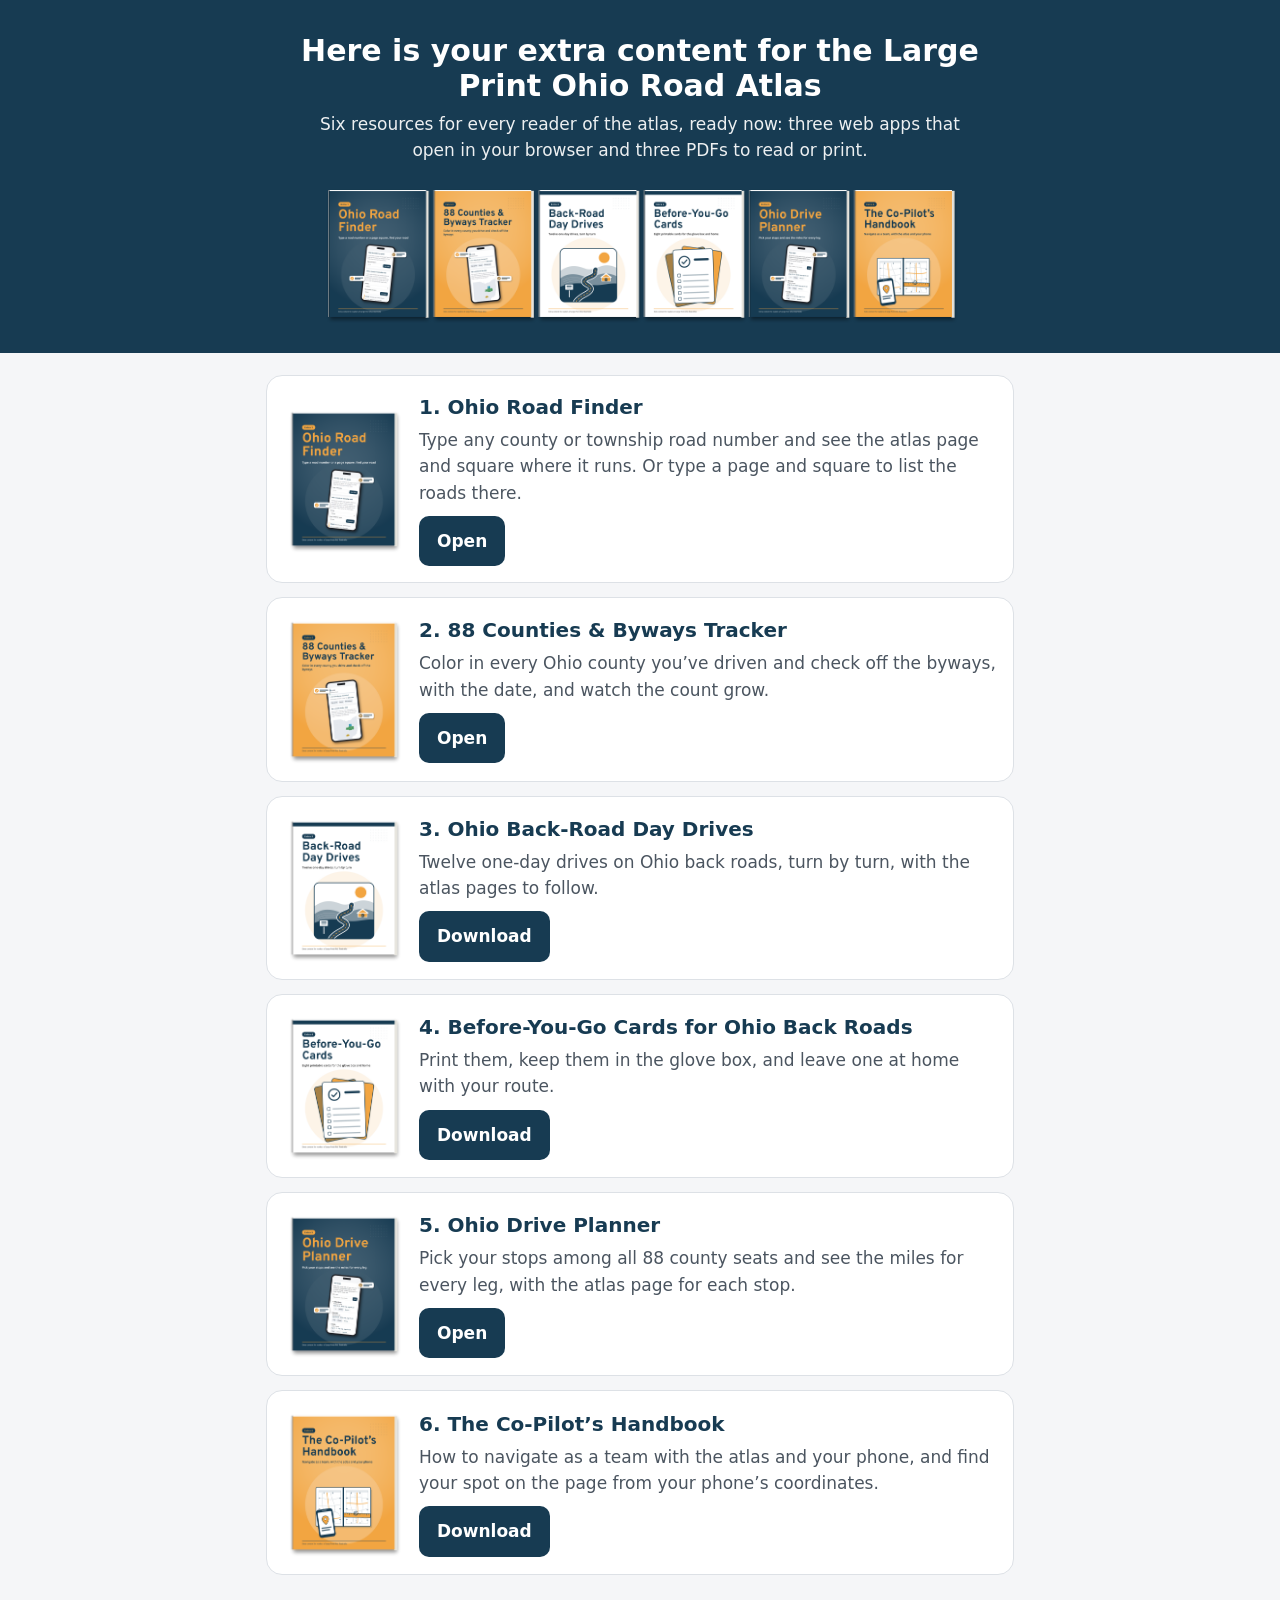
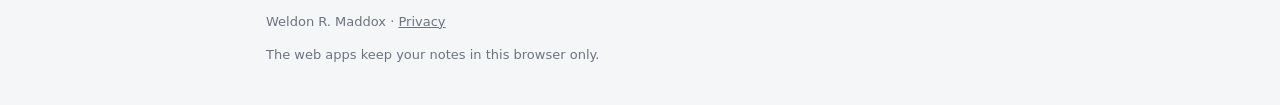
==== index.html @ 05d67765 "Extra content for readers of the Large Print Ohio Road Atlas Co-Authored-By: Claude Opus 5.5 <norepl" ====
<!doctype html><html lang="en"><head><meta charset="utf-8"><meta name="viewport" content="width=device-width, initial-scale=1"><meta name="robots" content="noindex"><title>Extra Content · Large Print Ohio Road Atlas</title><style>
:root { --acc: #173B52; --sec: #F2A541; }
* { box-sizing: border-box; }
body { margin: 0; font: 17px/1.55 system-ui, -apple-system, "Segoe UI", Roboto, Arial, sans-serif; color: #1b1f24; background: #f5f6f8; }
header { background: var(--acc); color: #fff; padding: 34px 18px 28px; text-align: center; }
header h1 { margin: 0 auto 8px; max-width: 760px; font-size: 30px; line-height: 1.15; }
header p { margin: 0 auto; max-width: 640px; opacity: .92; }
.mock { display: block; max-width: 640px; width: 100%; margin: 18px auto 0; }
main { max-width: 780px; margin: 0 auto; padding: 22px 16px 10px; }
.bonus { display: grid; grid-template-columns: 120px 1fr; gap: 16px; align-items: center; background: #fff; border: 1px solid #dde1e6;
  border-radius: 16px; padding: 16px; margin-bottom: 14px; }
.bonus img { width: 120px; height: auto; }
.bonus h2 { margin: 0 0 4px; font-size: 20px; color: var(--acc); }
.bonus p { margin: 0 0 10px; color: #4b5560; }
.btn { display: inline-block; background: var(--acc); color: #fff; text-decoration: none; padding: 12px 18px; border-radius: 10px;
  font-weight: 700; }
.btn:focus-visible { outline: 3px solid var(--sec); outline-offset: 2px; }
.nota { font-size: 14px; color: #5f6873; }
.lista { background: #fff; border: 1px dashed #c7cdd4; border-radius: 16px; padding: 18px; margin-top: 26px; }
.lista h3 { margin: 0 0 6px; }
footer { max-width: 780px; margin: 10px auto 40px; padding: 0 16px; font-size: 13px; color: #6b7480; }
footer a { color: inherit; }
@media (max-width: 560px) { header h1 { font-size: 25px; } .bonus { grid-template-columns: 1fr; text-align: center; }
  .bonus img { margin: 0 auto; } }
</style></head><body><header><h1>Here is your extra content for the Large Print Ohio Road Atlas</h1><p>Six resources for every reader of the atlas, ready now: three web apps that open in your browser and three PDFs to read or print.</p><img class="mock" src="mockup/bonus-tutti.png" alt=""></header><main><div class="bonus"><img src="mockup/bonus-1-3d.png" alt=""><div><h2>1. Ohio Road Finder</h2><p>Type any county or township road number and see the atlas page and square where it runs. Or type a page and square to list the roads there.</p><a class="btn" href="bonus/13-bonus-1-ohio-road-finder.html">Open</a></div></div><div class="bonus"><img src="mockup/bonus-2-3d.png" alt=""><div><h2>2. 88 Counties &amp; Byways Tracker</h2><p>Color in every Ohio county you’ve driven and check off the byways, with the date, and watch the count grow.</p><a class="btn" href="bonus/13-bonus-2-88-counties-byways-tracker.html">Open</a></div></div><div class="bonus"><img src="mockup/bonus-3-3d.png" alt=""><div><h2>3. Ohio Back-Road Day Drives</h2><p>Twelve one-day drives on Ohio back roads, turn by turn, with the atlas pages to follow.</p><a class="btn" href="bonus/13-bonus-3-ohio-back-road-day-drives.pdf" download>Download</a></div></div><div class="bonus"><img src="mockup/bonus-4-3d.png" alt=""><div><h2>4. Before-You-Go Cards for Ohio Back Roads</h2><p>Print them, keep them in the glove box, and leave one at home with your route.</p><a class="btn" href="bonus/13-bonus-4-before-you-go-cards.pdf" download>Download</a></div></div><div class="bonus"><img src="mockup/bonus-5-3d.png" alt=""><div><h2>5. Ohio Drive Planner</h2><p>Pick your stops among all 88 county seats and see the miles for every leg, with the atlas page for each stop.</p><a class="btn" href="bonus/13-bonus-5-ohio-drive-planner.html">Open</a></div></div><div class="bonus"><img src="mockup/bonus-6-3d.png" alt=""><div><h2>6. The Co-Pilot’s Handbook</h2><p>How to navigate as a team with the atlas and your phone, and find your spot on the page from your phone’s coordinates.</p><a class="btn" href="bonus/13-bonus-6-the-co-pilots-handbook.pdf" download>Download</a></div></div></main><footer><p>Weldon R. Maddox · <a href="privacy.html">Privacy</a></p><p>The web apps keep your notes in this browser only.</p></footer></body></html>
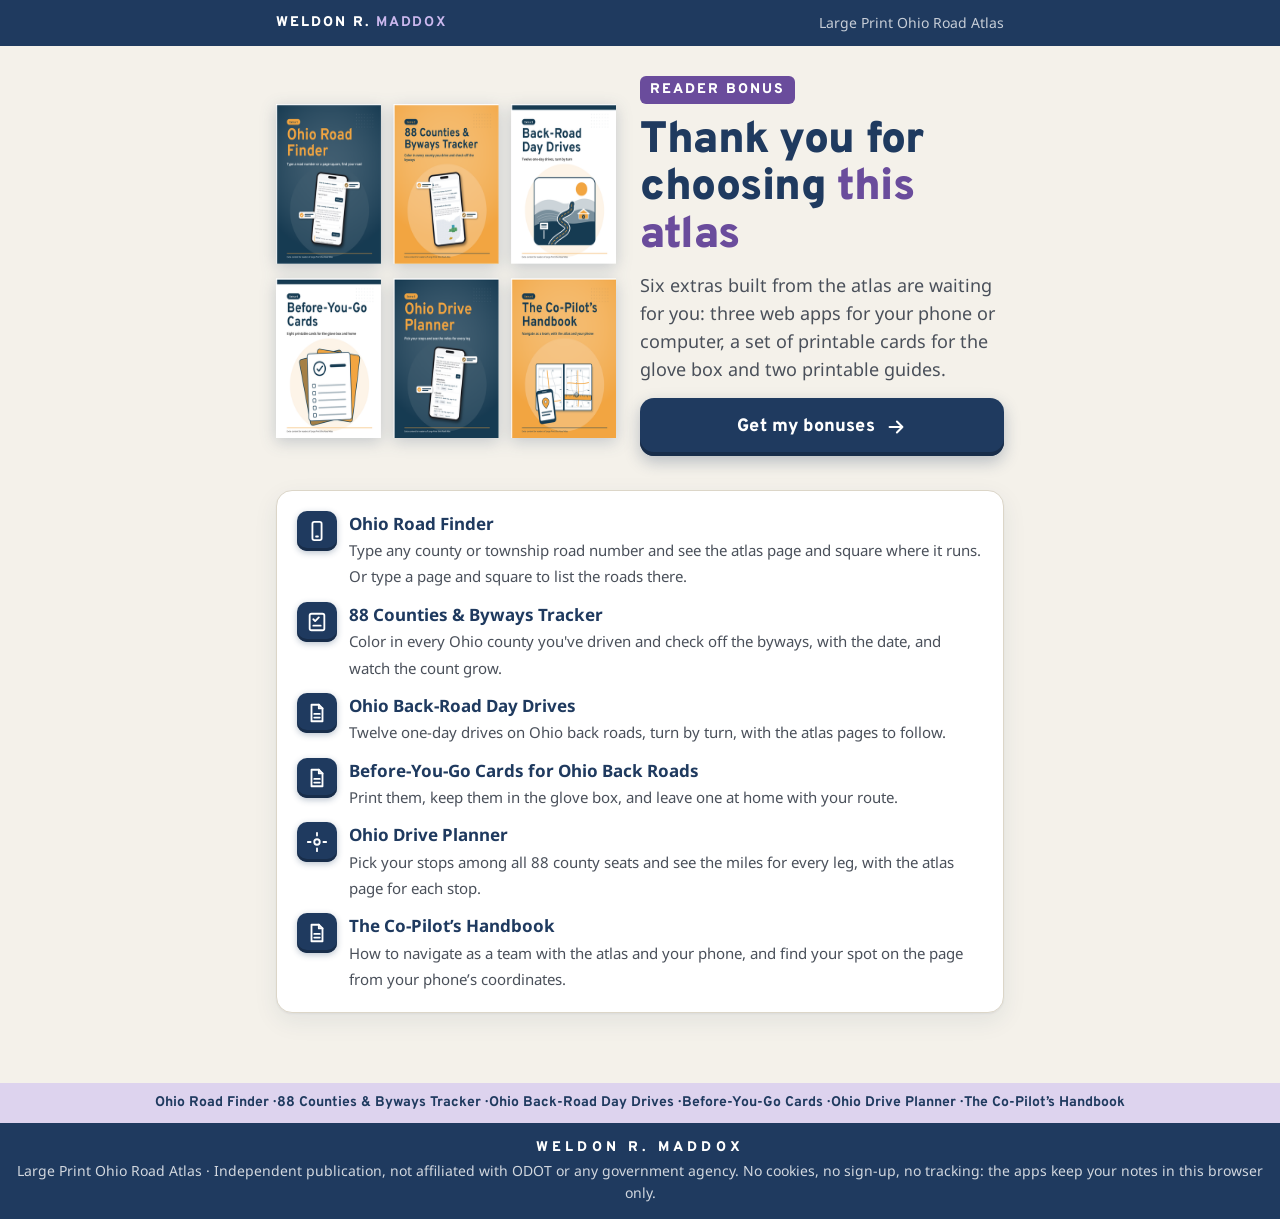
==== commit a59bb729: "Bonus site like the Texas one: thank-you page, review page, bonus page Co-Authored-By: Claude Opus 5" ====
--- a/index.html
+++ b/index.html
@@ -1,25 +1,30 @@
-<!doctype html><html lang="en"><head><meta charset="utf-8"><meta name="viewport" content="width=device-width, initial-scale=1"><meta name="robots" content="noindex"><title>Extra Content · Large Print Ohio Road Atlas</title><style>
-:root { --acc: #173B52; --sec: #F2A541; }
-* { box-sizing: border-box; }
-body { margin: 0; font: 17px/1.55 system-ui, -apple-system, "Segoe UI", Roboto, Arial, sans-serif; color: #1b1f24; background: #f5f6f8; }
-header { background: var(--acc); color: #fff; padding: 34px 18px 28px; text-align: center; }
-header h1 { margin: 0 auto 8px; max-width: 760px; font-size: 30px; line-height: 1.15; }
-header p { margin: 0 auto; max-width: 640px; opacity: .92; }
-.mock { display: block; max-width: 640px; width: 100%; margin: 18px auto 0; }
-main { max-width: 780px; margin: 0 auto; padding: 22px 16px 10px; }
-.bonus { display: grid; grid-template-columns: 120px 1fr; gap: 16px; align-items: center; background: #fff; border: 1px solid #dde1e6;
-  border-radius: 16px; padding: 16px; margin-bottom: 14px; }
-.bonus img { width: 120px; height: auto; }
-.bonus h2 { margin: 0 0 4px; font-size: 20px; color: var(--acc); }
-.bonus p { margin: 0 0 10px; color: #4b5560; }
-.btn { display: inline-block; background: var(--acc); color: #fff; text-decoration: none; padding: 12px 18px; border-radius: 10px;
-  font-weight: 700; }
-.btn:focus-visible { outline: 3px solid var(--sec); outline-offset: 2px; }
-.nota { font-size: 14px; color: #5f6873; }
-.lista { background: #fff; border: 1px dashed #c7cdd4; border-radius: 16px; padding: 18px; margin-top: 26px; }
-.lista h3 { margin: 0 0 6px; }
-footer { max-width: 780px; margin: 10px auto 40px; padding: 0 16px; font-size: 13px; color: #6b7480; }
-footer a { color: inherit; }
-@media (max-width: 560px) { header h1 { font-size: 25px; } .bonus { grid-template-columns: 1fr; text-align: center; }
-  .bonus img { margin: 0 auto; } }
-</style></head><body><header><h1>Here is your extra content for the Large Print Ohio Road Atlas</h1><p>Six resources for every reader of the atlas, ready now: three web apps that open in your browser and three PDFs to read or print.</p><img class="mock" src="mockup/bonus-tutti.png" alt=""></header><main><div class="bonus"><img src="mockup/bonus-1-3d.png" alt=""><div><h2>1. Ohio Road Finder</h2><p>Type any county or township road number and see the atlas page and square where it runs. Or type a page and square to list the roads there.</p><a class="btn" href="bonus/13-bonus-1-ohio-road-finder.html">Open</a></div></div><div class="bonus"><img src="mockup/bonus-2-3d.png" alt=""><div><h2>2. 88 Counties &amp; Byways Tracker</h2><p>Color in every Ohio county you’ve driven and check off the byways, with the date, and watch the count grow.</p><a class="btn" href="bonus/13-bonus-2-88-counties-byways-tracker.html">Open</a></div></div><div class="bonus"><img src="mockup/bonus-3-3d.png" alt=""><div><h2>3. Ohio Back-Road Day Drives</h2><p>Twelve one-day drives on Ohio back roads, turn by turn, with the atlas pages to follow.</p><a class="btn" href="bonus/13-bonus-3-ohio-back-road-day-drives.pdf" download>Download</a></div></div><div class="bonus"><img src="mockup/bonus-4-3d.png" alt=""><div><h2>4. Before-You-Go Cards for Ohio Back Roads</h2><p>Print them, keep them in the glove box, and leave one at home with your route.</p><a class="btn" href="bonus/13-bonus-4-before-you-go-cards.pdf" download>Download</a></div></div><div class="bonus"><img src="mockup/bonus-5-3d.png" alt=""><div><h2>5. Ohio Drive Planner</h2><p>Pick your stops among all 88 county seats and see the miles for every leg, with the atlas page for each stop.</p><a class="btn" href="bonus/13-bonus-5-ohio-drive-planner.html">Open</a></div></div><div class="bonus"><img src="mockup/bonus-6-3d.png" alt=""><div><h2>6. The Co-Pilot’s Handbook</h2><p>How to navigate as a team with the atlas and your phone, and find your spot on the page from your phone’s coordinates.</p><a class="btn" href="bonus/13-bonus-6-the-co-pilots-handbook.pdf" download>Download</a></div></div></main><footer><p>Weldon R. Maddox · <a href="privacy.html">Privacy</a></p><p>The web apps keep your notes in this browser only.</p></footer></body></html>+<!doctype html><html lang="en"><head><meta charset="utf-8"><meta name="viewport" content="width=device-width,initial-scale=1">
+<title>Large Print Ohio Road Atlas · Bonus materials</title><meta name="description" content="Bonus materials for the book Large Print Ohio Road Atlas by Weldon R. Maddox.">
+<meta property="og:title" content="Large Print Ohio Road Atlas: bonus materials"><meta property="og:url" content="https://weldonmaddox.github.io/ohio/"><meta property="og:image" content="https://weldonmaddox.github.io/ohio/img/bonus-extras.png">
+<link rel="icon" href="data:image/svg+xml,%3Csvg xmlns='http://www.w3.org/2000/svg' viewBox='0 0 32 32'%3E%3Cpath d='M16 2l12 7v14l-12 7-12-7V9z' fill='%236A4C9C'/%3E%3C/svg%3E">
+<link rel="stylesheet" href="style.css"></head><body>
+<div class="topbar"><div class="in"><span class="brand">Weldon R. <b>Maddox</b></span><span class="book">Large Print Ohio Road Atlas</span></div></div>
+<main>
+<section class="hero">
+<img class="cover stack" src="img/bonus-extras.png" width="400" height="334" alt="The six bonus extras for readers of the atlas">
+<div>
+<span class="kick">Reader bonus</span>
+<h1>Thank you for choosing <em>this atlas</em></h1>
+<p class="lead">Six extras built from the atlas are waiting for you: three web apps for your phone or computer, a set of printable cards for the glove box and two printable guides.</p>
+<a class="btn" href="review.html">Get my bonuses <svg viewBox="0 0 24 24"><path d="M5 12h14M13 6l6 6-6 6"/></svg></a>
+</div>
+</section>
+<div class="panel">
+<ul class="list">
+<li><span class="ico"><svg viewBox="0 0 24 24"><rect x="7" y="2" width="10" height="20" rx="2"/><path d="M11 18h2"/></svg></span><div><b>Ohio Road Finder</b><span>Type any county or township road number and see the atlas page and square where it runs. Or type a page and square to list the roads there.</span></div></li>
+<li><span class="ico"><svg viewBox="0 0 24 24"><rect x="4" y="3" width="16" height="18" rx="2"/><path d="M8 9l2 2 4-4M8 16h8"/></svg></span><div><b>88 Counties &amp; Byways Tracker</b><span>Color in every Ohio county you&#x27;ve driven and check off the byways, with the date, and watch the count grow.</span></div></li>
+<li><span class="ico"><svg viewBox="0 0 24 24"><path d="M14 3H6v18h12V7z"/><path d="M14 3v4h4M9 13h6M9 17h6"/></svg></span><div><b>Ohio Back-Road Day Drives</b><span>Twelve one-day drives on Ohio back roads, turn by turn, with the atlas pages to follow.</span></div></li>
+<li><span class="ico"><svg viewBox="0 0 24 24"><path d="M14 3H6v18h12V7z"/><path d="M14 3v4h4M9 13h6M9 17h6"/></svg></span><div><b>Before-You-Go Cards for Ohio Back Roads</b><span>Print them, keep them in the glove box, and leave one at home with your route.</span></div></li>
+<li><span class="ico"><svg viewBox="0 0 24 24"><circle cx="12" cy="12" r="3"/><path d="M12 2v3M12 19v3M2 12h3M19 12h3"/></svg></span><div><b>Ohio Drive Planner</b><span>Pick your stops among all 88 county seats and see the miles for every leg, with the atlas page for each stop.</span></div></li>
+<li><span class="ico"><svg viewBox="0 0 24 24"><path d="M14 3H6v18h12V7z"/><path d="M14 3v4h4M9 13h6M9 17h6"/></svg></span><div><b>The Co-Pilot’s Handbook</b><span>How to navigate as a team with the atlas and your phone, and find your spot on the page from your phone’s coordinates.</span></div></li>
+</ul>
+</div>
+</main>
+<div class="strip">Ohio Road Finder · 88 Counties &amp; Byways Tracker · Ohio Back-Road Day Drives · Before-You-Go Cards · Ohio Drive Planner · The Co-Pilot’s Handbook</div>
+<footer><span class="who">WELDON R. MADDOX</span>Large Print Ohio Road Atlas · Independent publication, not affiliated with ODOT or any government agency. No cookies, no sign-up, no tracking: the apps keep your notes in this browser only.</footer>
+</body></html>
--- a/style.css
+++ b/style.css
@@ -0,0 +1,155 @@
+/* Colors are filled from site.json (colors) by fill_site.py. Edit the :root block values there, not below. */
+/* Texas copy (23-11-2026): fonts served from this site (OFL, licences in fonts/), no third-party requests.
+   Provisional style from the phase 14 mood; restyle after the cover (phase 15). */
+@font-face{font-family:Overpass;font-style:normal;font-weight:600;font-display:swap;src:url(fonts/overpass-latin-600-normal.woff2) format('woff2')}
+@font-face{font-family:Overpass;font-style:normal;font-weight:700;font-display:swap;src:url(fonts/overpass-latin-700-normal.woff2) format('woff2')}
+@font-face{font-family:Overpass;font-style:normal;font-weight:800;font-display:swap;src:url(fonts/overpass-latin-800-normal.woff2) format('woff2')}
+@font-face{font-family:Overpass;font-style:normal;font-weight:900;font-display:swap;src:url(fonts/overpass-latin-900-normal.woff2) format('woff2')}
+@font-face{font-family:'Noto Sans';font-style:normal;font-weight:400;font-display:swap;src:url(fonts/noto-sans-latin-400-normal.woff2) format('woff2')}
+@font-face{font-family:'Noto Sans';font-style:normal;font-weight:600;font-display:swap;src:url(fonts/noto-sans-latin-600-normal.woff2) format('woff2')}
+@font-face{font-family:'Noto Sans';font-style:normal;font-weight:700;font-display:swap;src:url(fonts/noto-sans-latin-700-normal.woff2) format('woff2')}
+
+:root{
+  --paper:#F4F1EA; --grid:rgba(31,58,95,.07);
+  --navy:#1F3A5F; --ink:#151515; --ink-2:#4A505A;
+  --orange:#6A4C9C; --orange-dk:#573E80; --orange-lt:#8870B0; --orange-deep:#402E5E;
+  --cobalt:#1F3A5F; --cobalt-dk:#182D4A; --cobalt-lt:#3A5272;
+  --yellow:#DDD3EE; --card:#FFFFFF; --line:#DCD6C8; --card-soft:#FAF8F3;
+  --navy-rgb:31,58,95; --orange-rgb:106,76,156; --cobalt-rgb:31,58,95;
+  --radius:16px; --shadow:0 1px 2px rgba(31,58,95,.06),0 8px 24px rgba(31,58,95,.08);
+}
+*{box-sizing:border-box}
+html{-webkit-text-size-adjust:100%}
+body{margin:0;color:var(--ink);font:17px/1.55 "Noto Sans",-apple-system,"Segoe UI",Roboto,Helvetica,Arial,sans-serif;
+  background-color:var(--paper);}
+/* Texas copy: plain cream paper, no graph-paper grid (Filippo 23-11-2026) */
+h1,h2,h3,.brand,.btn,.step-label{font-family:Overpass,"Noto Sans",sans-serif}
+a{color:var(--cobalt)}
+
+/* top bar */
+.topbar{background:var(--navy);color:#fff}
+.topbar .in{max-width:760px;margin:0 auto;padding:12px 16px;display:flex;align-items:center;gap:10px}
+.brand{font-weight:800;font-size:14px;letter-spacing:.14em;text-transform:uppercase}
+.brand b{color:var(--orange)}
+.topbar .book{margin-left:auto;font-size:13px;opacity:.75;text-align:right}
+
+main{max-width:760px;margin:0 auto;padding:28px 16px 48px}
+.kick{display:inline-block;font:800 12px/1 Overpass,sans-serif;letter-spacing:.14em;text-transform:uppercase;color:#fff;background:var(--orange);padding:7px 10px;border-radius:6px}
+h1{font-weight:900;font-size:clamp(30px,6vw,44px);line-height:1.08;letter-spacing:-.01em;margin:14px 0 12px;color:var(--navy)}
+h1 em{font-style:normal;color:var(--orange)}
+h2{font-weight:800;font-size:21px;line-height:1.25;margin:0 0 6px;color:var(--navy)}
+p{margin:0 0 14px}
+.lead{font-size:18px;color:var(--ink-2)}
+.mute{color:var(--ink-2);font-size:14px}
+
+/* hero */
+.hero{display:grid;gap:24px;align-items:center}
+@media(min-width:720px){.hero{grid-template-columns:240px 1fr}}
+.cover{width:100%;max-width:240px;margin:0 auto;display:block;border-radius:6px;
+  box-shadow:0 2px 4px rgba(0,0,0,.15),0 18px 40px rgba(var(--navy-rgb),.28);transform:rotate(-2deg)}
+
+/* panels */
+.panel{background:var(--card);border:1px solid var(--line);border-radius:var(--radius);box-shadow:var(--shadow);padding:20px;margin:22px 0}
+.list{list-style:none;margin:0;padding:0;display:grid;gap:12px}
+.list li{display:flex;gap:12px;align-items:flex-start}
+.ico{flex:none;width:40px;height:40px;border-radius:10px;background:var(--cobalt);display:grid;place-items:center;
+  box-shadow:inset 0 -3px 0 var(--cobalt-dk),0 2px 6px rgba(var(--cobalt-rgb),.3)}
+.ico svg{width:22px;height:22px;stroke:#fff;fill:none;stroke-width:2;stroke-linecap:round;stroke-linejoin:round}
+.list b{display:block;color:var(--navy)}
+.list span{font-size:15px;color:var(--ink-2)}
+
+/* steps */
+.steps{display:flex;align-items:center;gap:10px;margin:0 0 6px}
+.dot{width:30px;height:30px;border-radius:50%;display:grid;place-items:center;font:800 14px Overpass,sans-serif;background:#fff;border:2px solid var(--line);color:var(--ink-2)}
+.dot.on{background:var(--orange);border-color:var(--orange);color:#fff}
+.dot.done{background:var(--cobalt);border-color:var(--cobalt);color:#fff}
+.bar{flex:1;height:4px;border-radius:4px;background:var(--line);max-width:120px}
+.bar.done{background:var(--cobalt)}
+.step-label{font-weight:700;font-size:13px;letter-spacing:.1em;text-transform:uppercase;color:var(--ink-2)}
+
+/* buttons */
+.btn{display:flex;align-items:center;justify-content:center;gap:10px;width:100%;min-height:58px;padding:14px 20px;margin:12px 0;
+  border:0;border-radius:14px;font-weight:800;font-size:18px;letter-spacing:.01em;text-decoration:none;cursor:pointer;
+  color:#fff;background:var(--cobalt);box-shadow:inset 0 -4px 0 var(--cobalt-dk),0 6px 16px rgba(var(--cobalt-rgb),.28);transition:transform .15s,box-shadow .15s}
+.btn:hover{transform:translateY(-1px)}
+.btn:active{transform:translateY(2px);box-shadow:inset 0 -2px 0 var(--cobalt-dk),0 2px 8px rgba(var(--cobalt-rgb),.25)}
+.btn:focus-visible{outline:3px solid var(--yellow);outline-offset:3px}
+.btn.ghost{background:#fff;color:var(--navy);box-shadow:inset 0 0 0 2px var(--navy)}
+.btn.small{min-height:50px;font-size:16px;margin:8px 0 0}
+.btn svg{width:22px;height:22px;stroke:currentColor;fill:none;stroke-width:2.2;stroke-linecap:round;stroke-linejoin:round}
+
+/* the shiny review button */
+.btn.shine{position:relative;overflow:hidden;font-size:19px;color:#fff;
+  background:linear-gradient(180deg,var(--orange-lt) 0%,var(--orange) 55%,var(--orange-dk) 100%);
+  box-shadow:inset 0 -4px 0 var(--orange-deep),0 8px 22px rgba(var(--orange-rgb),.42);
+  animation:float 2.6s ease-in-out infinite}
+.btn.shine::after{content:"";position:absolute;top:-60%;left:-40%;width:35%;height:220%;
+  background:linear-gradient(90deg,transparent,rgba(255,255,255,.75),transparent);transform:rotate(20deg);
+  animation:sweep 2.8s ease-in-out infinite}
+.btn.shine .star{display:inline-block;animation:twinkle 1.4s ease-in-out infinite}
+@keyframes sweep{0%{left:-45%}55%,100%{left:130%}}
+@keyframes float{0%,100%{transform:translateY(0) scale(1)}50%{transform:translateY(-3px) scale(1.02)}}
+@keyframes twinkle{0%,100%{opacity:1;transform:scale(1)}50%{opacity:.55;transform:scale(.8)}}
+
+.reveal{display:none}
+.reveal.show{display:block;animation:pop .45s ease-out}
+@keyframes pop{from{opacity:0;transform:translateY(8px)}to{opacity:1;transform:none}}
+
+/* bonus cards */
+.cards{display:grid;gap:16px}
+@media(min-width:720px){.cards{grid-template-columns:1fr 1fr}}
+.card{background:#fff;border:1px solid var(--line);border-radius:var(--radius);box-shadow:var(--shadow);overflow:hidden;display:flex;flex-direction:column}
+.card .head{background:linear-gradient(180deg,var(--cobalt-lt),var(--cobalt));color:#fff;padding:14px 16px;display:flex;gap:12px;align-items:center}
+.card .head svg{width:26px;height:26px;stroke:#fff;fill:none;stroke-width:2;stroke-linecap:round;stroke-linejoin:round;flex:none}
+.card .head h2{color:#fff;margin:0;font-size:19px}
+.card .body{padding:16px;display:flex;flex-direction:column;flex:1}
+.card .body p{font-size:15px;color:var(--ink-2)}
+.card .body .btn{margin-top:auto}
+.card.wide{grid-column:1/-1}
+.files{display:grid;gap:8px}
+@media(min-width:720px){.files{grid-template-columns:1fr 1fr}}
+.file{display:flex;align-items:center;gap:10px;min-height:52px;padding:10px 14px;border:1px solid var(--line);border-radius:12px;text-decoration:none;color:var(--navy);font-weight:600;background:var(--card-soft)}
+.file:hover{border-color:var(--cobalt)}
+.file svg{width:20px;height:20px;stroke:var(--orange);fill:none;stroke-width:2;flex:none}
+.locked .card{filter:grayscale(1);opacity:.45;pointer-events:none}
+.lockbox{background:var(--navy);color:#fff;border-radius:var(--radius);padding:18px;margin:0 0 20px;box-shadow:var(--shadow)}
+.lockbox p{margin:0 0 6px;color:#fff}
+
+/* bottom strip like the cover */
+.strip{background:var(--yellow);color:var(--navy);font:700 14px/1.4 Overpass,sans-serif;text-align:center;padding:10px 16px}
+footer{background:var(--navy);color:rgba(255,255,255,.8);font-size:13px;text-align:center;padding:16px}
+footer .who{font:800 12px Overpass,sans-serif;letter-spacing:.3em;color:#fff;display:block;margin-bottom:4px}
+
+@media(prefers-reduced-motion:reduce){
+  .btn.shine,.btn.shine::after,.btn.shine .star,.reveal.show{animation:none}
+}
+body{min-height:100vh;display:flex;flex-direction:column}
+main{flex:1;width:100%}
+@media(max-width:420px){.btn.shine{font-size:17px;padding:14px 14px}}
+.nudge{border-left:5px solid var(--orange)}
+.nudge .btn.small{margin-top:10px}
+
+.next{margin:14px 0 4px}
+.small{font-size:.85em}
+
+/* Texas copy additions */
+.cover.stack{max-width:400px;box-shadow:none;transform:none;border-radius:0;filter:drop-shadow(0 4px 8px rgba(var(--navy-rgb),.22))}
+@media(min-width:720px){.hero{grid-template-columns:340px 1fr}}
+.card .row{display:flex;gap:14px;align-items:flex-start;margin-bottom:6px}
+.card .row p{margin:0}
+.thumb{flex:none;width:92px;height:auto;border-radius:4px;border:1px solid var(--line);box-shadow:0 2px 6px rgba(var(--navy-rgb),.15)}
+.brand b{color:#CBB8EE}
+.tip{margin-top:22px}
+@media(max-width:480px){.topbar .book{font-size:12px;max-width:52%}}
+.extras-list{margin:0 0 16px;padding-left:28px;font-size:18px;color:var(--ink-2)}
+.extras-list li{margin:0 0 4px;padding-left:4px}
+.extras-list li::marker{font-weight:800;color:var(--orange)}
+/* C5 (23-11-2026): no text under 14 px for readers over 55 */
+.small{font-size:14px}
+footer{font-size:14px}
+.step-label{font-size:14px}
+.kick{font-size:14px}
+.topbar .book{font-size:14px}
+@media(max-width:480px){.topbar .book{font-size:14px}}
+.save-hint{font-size:14px;color:var(--ink-2);margin:8px 0 0}
+footer .who{font-size:14px}
